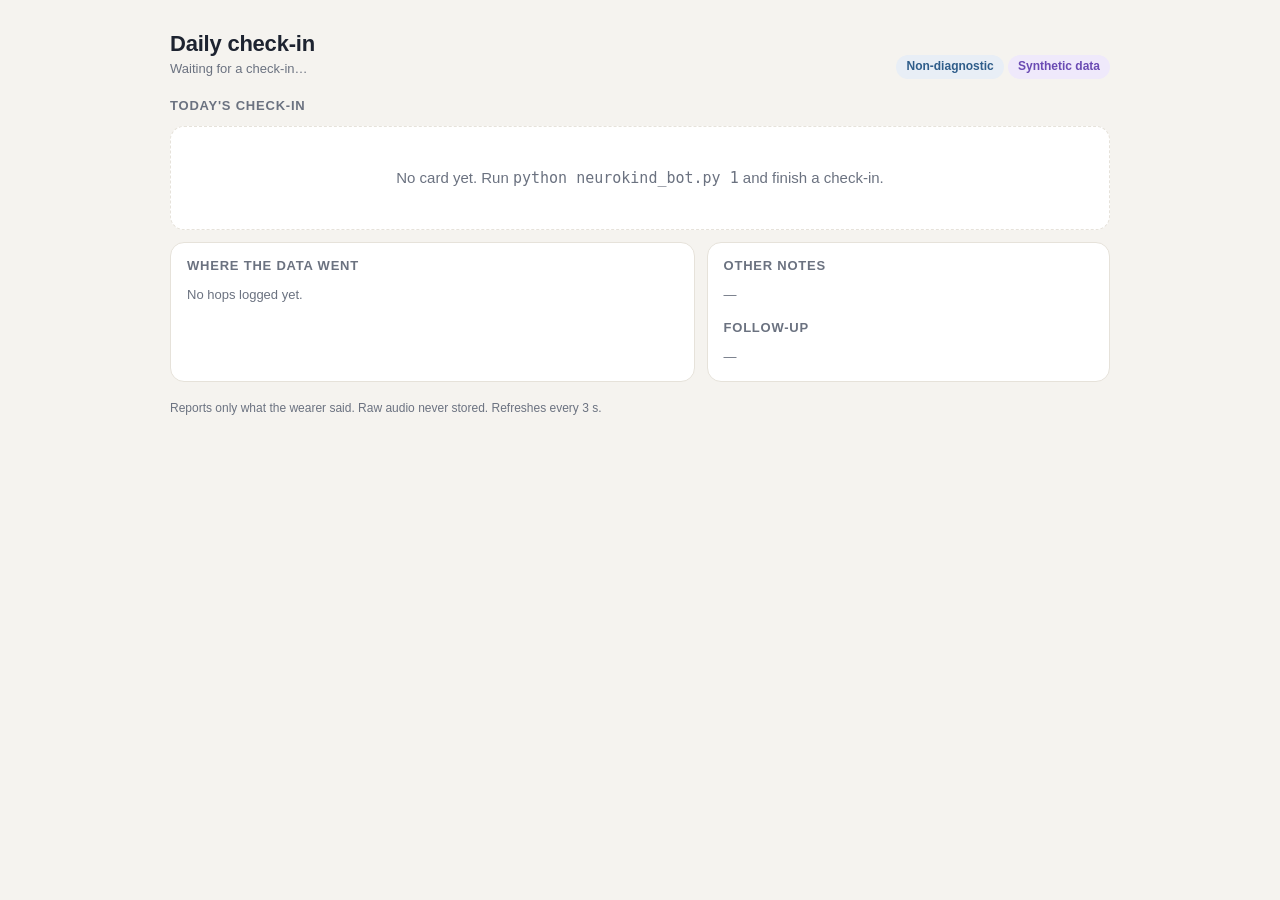
==== card.html @ c306272a "Add clinician dashboard (card.html) Co-Authored-By: Claude Opus 5.5 <noreply@anthropic.com>" ====
<!DOCTYPE html>
<html lang="en">
<head>
<meta charset="utf-8">
<title>NeuroKind · Clinician card</title>
<meta name="viewport" content="width=device-width, initial-scale=1">
<style>
  :root { --bg:#f5f3ef; --card:#fff; --ink:#1d2330; --muted:#6b7280; --line:#e6e2da;
          --low:#3f8f6b; --med:#c48a1d; --high:#c2463d; --na:#9aa1ab; --accent:#2f5d8a; }
  * { box-sizing:border-box; }
  body { margin:0; font:15px/1.45 -apple-system, BlinkMacSystemFont, "Inter", "Segoe UI", sans-serif;
         background:var(--bg); color:var(--ink); }
  .wrap { max-width:980px; margin:0 auto; padding:28px 20px 60px; }
  header { display:flex; justify-content:space-between; align-items:flex-end; gap:16px; margin-bottom:18px; }
  h1 { font-size:22px; margin:0; letter-spacing:-.01em; }
  .sub { color:var(--muted); font-size:13px; }
  .pill { display:inline-block; padding:3px 10px; border-radius:999px; font-size:12px; font-weight:600; }
  .pill.nd { background:#e8eef6; color:var(--accent); }
  .pill.syn { background:#efe9fb; color:#6a4bb3; }
  .banner { display:none; margin:0 0 16px; padding:12px 16px; border-radius:12px; background:#fdecea;
            color:#8f2a22; border:1px solid #f4c4bf; font-weight:600; }
  .banner.on { display:block; }
  .grid { display:grid; grid-template-columns:repeat(auto-fit, minmax(210px, 1fr)); gap:12px; }
  .tile { background:var(--card); border:1px solid var(--line); border-radius:14px; padding:14px 16px 16px; }
  .tile h3 { margin:0 0 8px; font-size:12px; text-transform:uppercase; letter-spacing:.06em; color:var(--muted); }
  .lvl { display:flex; align-items:center; gap:8px; font-weight:700; font-size:17px; margin-bottom:6px; }
  .dot { width:10px; height:10px; border-radius:50%; }
  .reported { margin:0 0 8px; }
  .quote { margin:0; color:var(--muted); font-style:italic; font-size:14px; }
  .row { display:grid; grid-template-columns:1.3fr 1fr; gap:12px; margin-top:12px; }
  @media (max-width:760px){ .row { grid-template-columns:1fr; } }
  .panel { background:var(--card); border:1px solid var(--line); border-radius:14px; padding:14px 16px; }
  .panel h2 { font-size:13px; margin:0 0 10px; text-transform:uppercase; letter-spacing:.06em; color:var(--muted); }
  .hop { display:grid; grid-template-columns:70px 1fr; gap:10px; padding:7px 0; border-top:1px solid var(--line); font-size:13px; }
  .hop:first-of-type { border-top:0; }
  .hop .t { color:var(--muted); font-variant-numeric:tabular-nums; }
  .hop b { font-weight:600; }
  .tag { font-size:11px; padding:1px 7px; border-radius:6px; margin-left:6px; }
  .tag.local { background:#e6f4ec; color:#2c6e50; } .tag.cloud { background:#fff2dc; color:#8a5a0b; }
  .tag.block { background:#fdecea; color:#8f2a22; }
  .empty { padding:40px; text-align:center; color:var(--muted); background:var(--card); border:1px dashed var(--line); border-radius:14px; }
  .overview { background:var(--card); border:1px solid var(--line); border-radius:14px; padding:16px 18px; margin-bottom:12px; }
  .overview h2, .tl h2 { font-size:13px; margin:0 0 10px; text-transform:uppercase; letter-spacing:.06em; color:var(--muted); }
  .ov-line { display:flex; gap:10px; align-items:flex-start; padding:5px 0; }
  .ov-line .dot { margin-top:6px; flex:none; }
  .ask { margin-top:10px; padding-top:10px; border-top:1px solid var(--line); display:flex; gap:8px; flex-wrap:wrap; align-items:center; }
  .chip { padding:4px 11px; border-radius:999px; background:#fff2dc; color:#8a5a0b; font-weight:600; font-size:13px; text-transform:capitalize; }
  .tl { background:var(--card); border:1px solid var(--line); border-radius:14px; padding:14px 16px; margin-bottom:12px; overflow-x:auto; }
  .tl table { border-collapse:collapse; width:100%; }
  .tl th { font-weight:500; color:var(--muted); font-size:12px; padding:0 4px 6px; text-align:center; white-space:nowrap; }
  .tl th.today { color:var(--ink); font-weight:700; }
  .tl td { text-align:center; padding:5px 4px; }
  .tl td.lab { text-align:left; font-size:12px; text-transform:uppercase; letter-spacing:.06em; color:var(--muted); padding-right:12px; }
  .cell { display:inline-block; width:22px; height:22px; border-radius:7px; }
  .legend { display:flex; gap:14px; font-size:12px; color:var(--muted); margin-top:8px; }
  .legend span { display:inline-flex; align-items:center; gap:5px; }
  footer { margin-top:18px; color:var(--muted); font-size:12px; }
</style>
</head>
<body>
<div class="wrap">
  <header>
    <div>
      <h1>Daily check-in</h1>
      <div class="sub" id="meta">Waiting for a check-in…</div>
    </div>
    <div><span class="pill nd">Non-diagnostic</span> <span class="pill syn">Synthetic data</span></div>
  </header>

  <div class="banner" id="esc">⚠ Safety language in the wearer's own words: review now. (988 Lifeline was offered.)</div>
  <div class="overview" id="ovbox" style="display:none"><h2 id="ovtitle">Overview</h2><div id="ov"></div>
    <div class="ask" id="ask"></div>
    <div class="sub" style="margin-top:8px">Patterns in what the wearer reported. Not a diagnosis.</div></div>
  <div class="tl" id="tlbox" style="display:none"><h2>Check-in timeline</h2><div id="tl"></div>
    <div class="legend"><span><i class="cell" style="width:12px;height:12px;background:var(--low)"></i>Good</span>
      <span><i class="cell" style="width:12px;height:12px;background:var(--med)"></i>In between</span>
      <span><i class="cell" style="width:12px;height:12px;background:var(--high)"></i>Worth asking about</span>
      <span><i class="cell" style="width:12px;height:12px;background:#e7e5e0"></i>Not discussed</span></div></div>
  <h2 style="font-size:13px;margin:6px 0 10px;text-transform:uppercase;letter-spacing:.06em;color:var(--muted)">Today's check-in</h2>
  <div id="body"><div class="empty">No card yet. Run <code>python neurokind_bot.py 1</code> and finish a check-in.</div></div>

  <div class="row">
    <div class="panel"><h2>Where the data went</h2><div id="prov"><div class="sub">No hops logged yet.</div></div></div>
    <div class="panel"><h2>Other notes</h2><div id="notes" class="sub">—</div>
      <h2 style="margin-top:14px">Follow-up</h2><div id="fu" class="sub">—</div></div>
  </div>
  <footer>Reports only what the wearer said. Raw audio never stored. Refreshes every 3 s.</footer>
</div>

<script>
const DOMAINS = ["sleep","mood","stress","appetite"];
const SCALES = {sleep:["good","fair","poor"], mood:["good","okay","low"], stress:["low","medium","high"],
                appetite:["normal","less_than_usual","more_than_usual"]};
const TONE = (d, lv) => { const i = (SCALES[d]||[]).indexOf(lv);
  if (i < 0) return "#c9c6bf"; if (d === "appetite") return i === 0 ? "var(--low)" : "var(--high)";
  return ["var(--low)","var(--med)","var(--high)"][i]; };
const LABEL = lv => lv === "not_discussed" ? "Not discussed" : String(lv||"").replace(/_/g," ").replace(/^./, c => c.toUpperCase());
const COLORS = {safety:"var(--high)", followup:"var(--accent)"};
const esc = s => String(s ?? "").replace(/[&<>"]/g, c => ({"&":"&amp;","<":"&lt;",">":"&gt;",'"':"&quot;"}[c]));

function renderCard(c) {
  document.getElementById("meta").textContent = `Session ${c.session} · ${c.source || ""}`;
  document.getElementById("esc").classList.toggle("on", !!c.escalate);
  document.getElementById("body").innerHTML = '<div class="grid">' + DOMAINS.map(d => {
    const v = c[d] || {}; const lvl = v.level || "not_discussed";
    return `<div class="tile"><h3>${d}</h3>
      <div class="lvl"><span class="dot" style="background:${TONE(d,lvl)}"></span>${esc(LABEL(lvl))}</div>
      <p class="reported">${esc(v.reported) || "—"}</p>
      ${v.quote ? `<p class="quote">“${esc(v.quote)}”</p>` : ""}</div>`;
  }).join("") + "</div>";
  document.getElementById("notes").textContent = c.other_notes || "—";
  document.getElementById("fu").innerHTML = c.wearer_requested_followup
    ? '<b style="color:var(--high)">Wearer asked for a clinician follow-up</b>' : "Not requested";
}

function renderProv(lines, session) {
  const hops = lines.filter(h => !session || h.session === session);
  if (!hops.length) return;
  document.getElementById("prov").innerHTML = hops.map(h => {
    const dest = h.dest || ""; const local = /Mac|local|device|cards\//i.test(dest);
    const blocked = h.ok === false;
    const tag = blocked ? '<span class="tag block">blocked</span>'
              : `<span class="tag ${local ? "local" : "cloud"}">${local ? "on device" : "cloud"}</span>`;
    const extra = h.redactions && h.redactions.length ? ` · redacted: ${h.redactions.join(", ")}` : "";
    return `<div class="hop"><span class="t">${esc((h.t||"").slice(11))}</span>
      <span><b>${esc(h.data)}</b> → ${esc(dest)}${tag}<br><span class="sub">${esc(h.hop)}${esc(extra)}</span></span></div>`;
  }).join("");
}

function renderHistory(h) {
  const ov = h.overview || {}; const tl = h.timeline || [];
  if ((ov.lines||[]).length) {
    document.getElementById("ovbox").style.display = "";
    document.getElementById("ovtitle").textContent = `Overview · last ${ov.window} check-ins`;
    document.getElementById("ov").innerHTML = ov.lines.map(l => {
      const col = COLORS[l.domain] || ((ov.ask_about||[]).includes(l.domain) ? "var(--high)" : "var(--med)");
      return `<div class="ov-line"><span class="dot" style="background:${col}"></span><span>${esc(l.text)}</span></div>`; }).join("");
    document.getElementById("ask").innerHTML = (ov.ask_about||[]).length
      ? '<b style="font-size:13px">Topics to ask about:</b> ' + ov.ask_about.map(d => `<span class="chip">${esc(d)}</span>`).join("")
      : '<span class="sub">No repeated patterns to ask about.</span>';
  }
  if (tl.length) {
    document.getElementById("tlbox").style.display = "";
    const days = tl.map((c, i) => { const dt = new Date(c.created);
      const today = i === tl.length - 1 && !c.synthetic_history;
      return `<th class="${today ? "today" : ""}">${today ? "Today" : dt.toLocaleDateString(undefined,{weekday:"short", day:"numeric"})}</th>`; }).join("");
    const rows = Object.keys(SCALES).map(d => `<tr><td class="lab">${d}</td>` + tl.map(c => {
      const lv = c[d]; return `<td><span class="cell" title="${esc(LABEL(lv))}" style="background:${lv === "not_discussed" ? "#e7e5e0" : TONE(d, lv)}"></span></td>`; }).join("") + "</tr>").join("");
    const fu = '<tr><td class="lab">follow-up</td>' + tl.map(c => `<td>${c.followup ? "●" : ""}</td>`).join("") + "</tr>";
    document.getElementById("tl").innerHTML = `<table><tr><th></th>${days}</tr>${rows}${fu}</table>`;
  }
}

async function tick() {
  try {
    const r = await fetch("cards/history.json?" + Date.now());
    if (r.ok) renderHistory(await r.json());
  } catch (e) {}
  let session = null;
  try {
    const r = await fetch("cards/latest.json?" + Date.now());
    if (r.ok) { const c = await r.json(); renderCard(c); session = c.session; }
  } catch (e) {}
  try {
    const r = await fetch("provenance.jsonl?" + Date.now());
    if (r.ok) {
      const lines = (await r.text()).trim().split("\n").filter(Boolean).map(l => { try { return JSON.parse(l); } catch { return null; } }).filter(Boolean);
      renderProv(lines, session || (lines.length ? lines[lines.length - 1].session : null));
    }
  } catch (e) {}
}
tick(); setInterval(tick, 3000);
</script>
</body>
</html>
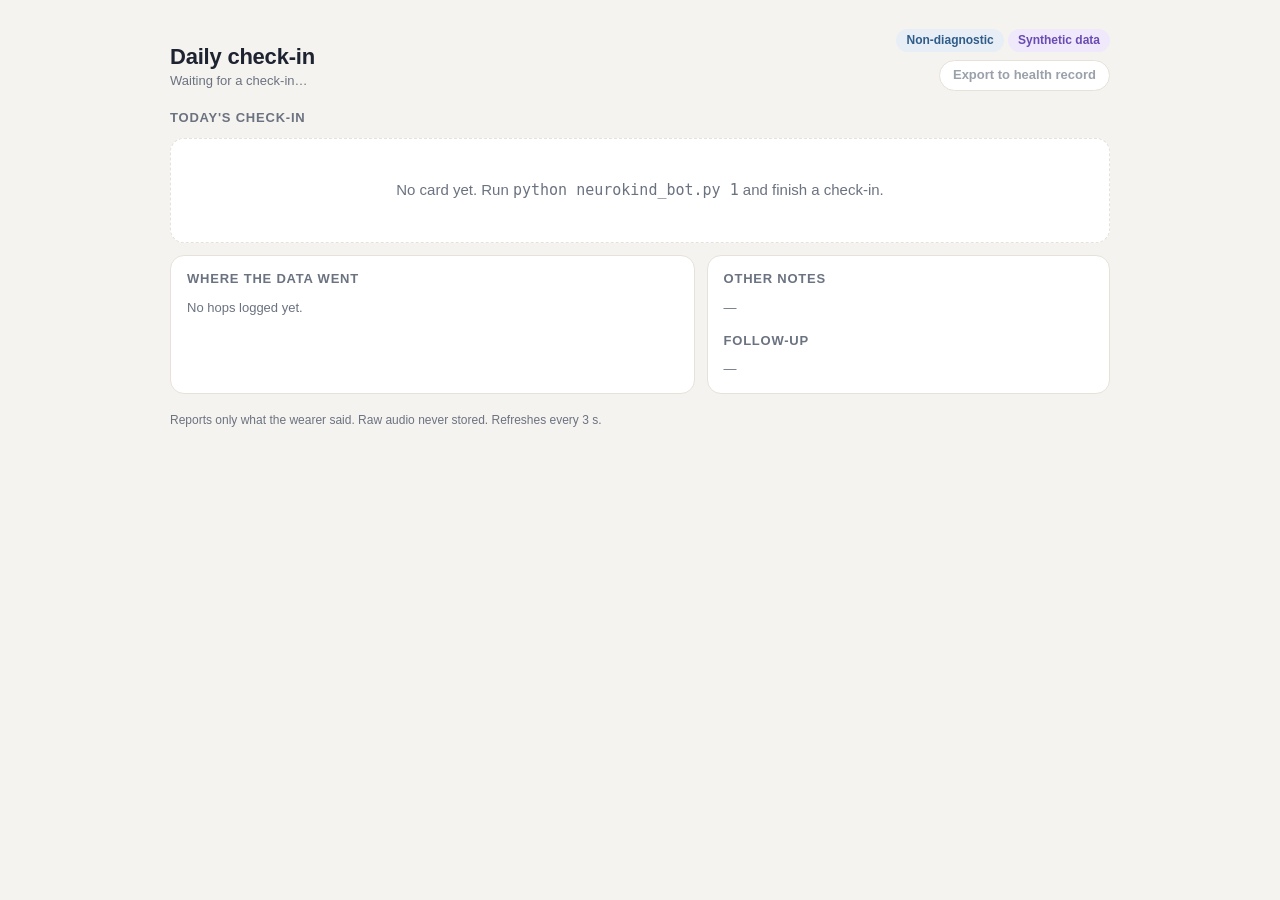
==== commit f179aef3: "Dashboard: export to health record (FHIR R4) + weekly recap button Export builds a FHIR R4 Bundle wi" ====
--- a/card.html
+++ b/card.html
@@ -2,7 +2,7 @@
 <html lang="en">
 <head>
 <meta charset="utf-8">
-<title>NeuroKind · Clinician card</title>
+<title>Tend · Clinician card</title>
 <meta name="viewport" content="width=device-width, initial-scale=1">
 <style>
   :root { --bg:#f5f3ef; --card:#fff; --ink:#1d2330; --muted:#6b7280; --line:#e6e2da;
@@ -54,6 +54,22 @@
   .cell { display:inline-block; width:22px; height:22px; border-radius:7px; }
   .legend { display:flex; gap:14px; font-size:12px; color:var(--muted); margin-top:8px; }
   .legend span { display:inline-flex; align-items:center; gap:5px; }
+  .btn { font:inherit; font-size:13px; font-weight:600; color:var(--accent); background:var(--card);
+         border:1px solid var(--line); border-radius:999px; padding:5px 13px; cursor:pointer;
+         min-width:9.5em; transition:background .15s, border-color .15s, color .15s; }
+  .btn:hover:not(:disabled) { background:#e8eef6; border-color:#c9d6e6; }
+  .btn:focus-visible { outline:2px solid var(--accent); outline-offset:2px; }
+  .btn:disabled { color:var(--na); cursor:default; }
+  .btn.ok { color:var(--low); border-color:#bfe0cf; background:#e6f4ec; }
+  .btn.err { color:#8f2a22; border-color:#f4c4bf; background:#fdecea; }
+  .btn.busy { color:var(--muted); cursor:progress; }
+  .btn.playing { color:#fff; background:var(--accent); border-color:var(--accent); }
+  .hd-right { display:flex; flex-direction:column; align-items:flex-end; gap:8px; }
+  .ov-head { display:flex; justify-content:space-between; align-items:flex-start; gap:12px; margin-bottom:10px; }
+  .ov-head h2 { margin:0 !important; padding-top:6px; }
+  .recap { display:flex; flex-direction:column; align-items:flex-end; gap:3px; }
+  .recap .sub { font-size:11px; }
+  .recap .msg { color:#8f2a22; font-size:12px; max-width:320px; text-align:right; }
   footer { margin-top:18px; color:var(--muted); font-size:12px; }
 </style>
 </head>
@@ -64,11 +80,18 @@
       <h1>Daily check-in</h1>
       <div class="sub" id="meta">Waiting for a check-in…</div>
     </div>
-    <div><span class="pill nd">Non-diagnostic</span> <span class="pill syn">Synthetic data</span></div>
+    <div class="hd-right">
+      <div><span class="pill nd">Non-diagnostic</span> <span class="pill syn">Synthetic data</span></div>
+      <button class="btn" id="exportBtn" type="button" disabled title="Download today's check-in as a FHIR R4 QuestionnaireResponse">Export to health record</button>
+    </div>
   </header>
 
   <div class="banner" id="esc">⚠ Safety language in the wearer's own words: review now. (988 Lifeline was offered.)</div>
-  <div class="overview" id="ovbox" style="display:none"><h2 id="ovtitle">Overview</h2><div id="ov"></div>
+  <div class="overview" id="ovbox" style="display:none">
+    <div class="ov-head"><h2 id="ovtitle">Overview</h2>
+      <div class="recap"><button class="btn" id="recapBtn" type="button">▶ Weekly recap</button>
+        <span class="sub" id="recapCap">read aloud by Tend's voice</span></div></div>
+    <div id="ov"></div>
     <div class="ask" id="ask"></div>
     <div class="sub" style="margin-top:8px">Patterns in what the wearer reported. Not a diagnosis.</div></div>
   <div class="tl" id="tlbox" style="display:none"><h2>Check-in timeline</h2><div id="tl"></div>
@@ -106,7 +129,8 @@
     return `<div class="tile"><h3>${d}</h3>
       <div class="lvl"><span class="dot" style="background:${TONE(d,lvl)}"></span>${esc(LABEL(lvl))}</div>
       <p class="reported">${esc(v.reported) || "—"}</p>
-      ${v.quote ? `<p class="quote">“${esc(v.quote)}”</p>` : ""}</div>`;
+      ${v.quote ? `<p class="quote">“${esc(v.quote)}”</p>` : ""}
+      ${v.shown ? `<p class="quote" style="font-style:normal">📷 shown: ${esc(v.shown)}</p>` : ""}</div>`;
   }).join("") + "</div>";
   document.getElementById("notes").textContent = c.other_notes || "—";
   document.getElementById("fu").innerHTML = c.wearer_requested_followup
@@ -159,7 +183,7 @@
   let session = null;
   try {
     const r = await fetch("cards/latest.json?" + Date.now());
-    if (r.ok) { const c = await r.json(); renderCard(c); session = c.session; }
+    if (r.ok) { const c = await r.json(); renderCard(c); session = c.session; currentCard = c; exportBtn.disabled = false; }
   } catch (e) {}
   try {
     const r = await fetch("provenance.jsonl?" + Date.now());
@@ -169,6 +193,107 @@
     }
   } catch (e) {}
 }
+// ---- Export to health record (FHIR R4, client-side) ----
+let currentCard = null;
+const FHIR_SYS = "https://tend.example/CodeSystem/checkin-level";
+const TAG_SYS = "https://tend.example/CodeSystem/tend-tags";
+function buildFhirBundle(c) {
+  const topicItem = d => {
+    const v = c[d] || {}; const lvl = v.level || "not_discussed";
+    const answer = [{ valueCoding: { system: FHIR_SYS, code: lvl, display: lvl.replace(/_/g, " ") } }];
+    if (v.reported) answer.push({ valueString: v.reported });
+    if (v.quote) answer.push({ valueString: `Wearer's words: "${v.quote}"` });
+    return { linkId: d, text: d, answer };
+  };
+  const tags = [
+    { system: TAG_SYS, code: "synthetic-demo-data", display: "Synthetic demo data, not a real person" },
+    { system: TAG_SYS, code: "non-diagnostic", display: "Self-reported by the wearer; not a clinical assessment" },
+  ];
+  if (c.escalate) tags.push({ system: TAG_SYS, code: "care-team-followup", display: "Flagged for care-team follow-up" });
+  if (c.wearer_requested_followup) tags.push({ system: TAG_SYS, code: "wearer-requested-followup", display: "Wearer asked for a clinician follow-up" });
+  const qr = {
+    resourceType: "QuestionnaireResponse",
+    id: `tend-${c.session}`,
+    meta: { tag: tags },
+    identifier: { system: "https://tend.example/session", value: String(c.session) },
+    questionnaire: "https://tend.example/Questionnaire/daily-checkin",
+    status: "completed",
+    subject: { display: "Synthetic demo wearer" },
+    authored: c.created,
+    source: { display: "Wearer (self-reported by voice check-in)" },
+    item: [
+      ...DOMAINS.map(topicItem),
+      { linkId: "other_notes", text: "other notes", answer: c.other_notes ? [{ valueString: c.other_notes }] : undefined },
+      { linkId: "wearer_requested_followup", text: "wearer requested follow-up", answer: [{ valueBoolean: !!c.wearer_requested_followup }] },
+    ].map(i => (i.answer ? i : { linkId: i.linkId, text: i.text })),
+  };
+  if (c.escalate) qr.extension = [{ url: "https://tend.example/StructureDefinition/care-team-followup", valueBoolean: true }];
+  return {
+    resourceType: "Bundle",
+    type: "collection",
+    timestamp: new Date().toISOString(),
+    meta: { tag: tags.slice(0, 2) },
+    entry: [{ fullUrl: `urn:uuid:tend-${c.session}`, resource: qr }],
+  };
+}
+const exportBtn = document.getElementById("exportBtn");
+exportBtn.addEventListener("click", () => {
+  if (!currentCard) return;
+  const blob = new Blob([JSON.stringify(buildFhirBundle(currentCard), null, 2)], { type: "application/fhir+json" });
+  const url = URL.createObjectURL(blob);
+  const a = Object.assign(document.createElement("a"), { href: url, download: `tend-checkin-${currentCard.session}.fhir.json` });
+  document.body.appendChild(a); a.click(); a.remove();
+  setTimeout(() => URL.revokeObjectURL(url), 1000);
+  exportBtn.textContent = "Exported ✓"; exportBtn.classList.add("ok");
+  clearTimeout(exportBtn._t);
+  exportBtn._t = setTimeout(() => { exportBtn.textContent = "Export to health record"; exportBtn.classList.remove("ok"); }, 2000);
+});
+
+// ---- Weekly recap (audio from hud_server /recap.mp3) ----
+const recapBtn = document.getElementById("recapBtn"), recapCap = document.getElementById("recapCap");
+let recapAudio = null, recapUrl = null, recapState = "idle";
+function setRecap(state, msg) {
+  recapState = state;
+  recapBtn.classList.remove("busy", "playing", "err");
+  recapCap.className = "sub"; recapCap.textContent = "read aloud by Tend's voice";
+  if (state === "idle") recapBtn.textContent = "▶ Weekly recap";
+  if (state === "loading") { recapBtn.textContent = "Preparing…"; recapBtn.classList.add("busy"); }
+  if (state === "playing") { recapBtn.textContent = "■ Stop"; recapBtn.classList.add("playing"); }
+  if (state === "error") {
+    recapBtn.textContent = "Recap unavailable"; recapBtn.classList.add("err");
+    recapCap.className = "msg"; recapCap.textContent = msg;
+    clearTimeout(recapBtn._t); recapBtn._t = setTimeout(() => setRecap("idle"), 4000);
+  }
+}
+function stopRecap() {
+  if (recapAudio) { recapAudio.pause(); recapAudio.src = ""; recapAudio = null; }
+  if (recapUrl) { URL.revokeObjectURL(recapUrl); recapUrl = null; }
+}
+recapBtn.addEventListener("click", async () => {
+  if (recapState === "loading") return;
+  if (recapState === "playing") { stopRecap(); setRecap("idle"); return; }
+  setRecap("loading");
+  try {
+    const r = await fetch("recap.mp3?" + Date.now());
+    if (!r.ok) {
+      let msg = r.status === 404 ? "Recap needs the HUD server." : `Recap failed (HTTP ${r.status}).`;
+      try { const j = await r.json(); if (j && j.error && r.status !== 404) msg = String(j.error).slice(0, 90); } catch (e) {}
+      return setRecap("error", msg);
+    }
+    const blob = await r.blob();
+    if (recapState !== "loading") return;
+    stopRecap();
+    recapUrl = URL.createObjectURL(blob);
+    recapAudio = new Audio(recapUrl);
+    recapAudio.onended = () => { stopRecap(); setRecap("idle"); };
+    recapAudio.onerror = () => { stopRecap(); setRecap("error", "The recap audio could not be played."); };
+    await recapAudio.play();
+    setRecap("playing");
+  } catch (e) {
+    stopRecap(); setRecap("error", "Can't reach the recap. Is the HUD server running?");
+  }
+});
+
 tick(); setInterval(tick, 3000);
 </script>
 </body>
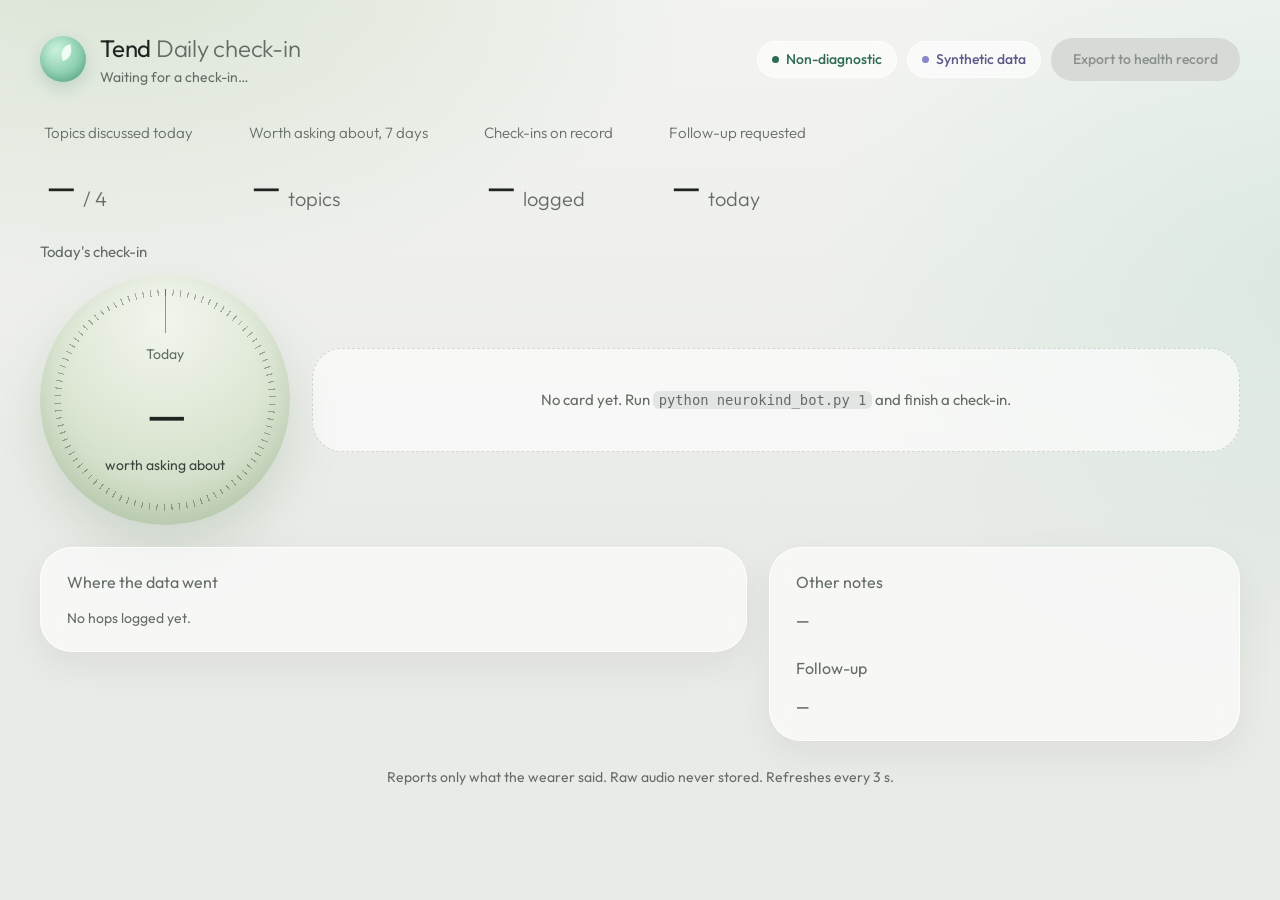
==== commit 7e1233d5: "Dashboard restyle: calm sage 'waterpod' look Off-white + sage/mint gradients, Outfit (system fallbac" ====
--- a/card.html
+++ b/card.html
@@ -4,108 +4,253 @@
 <meta charset="utf-8">
 <title>Tend · Clinician card</title>
 <meta name="viewport" content="width=device-width, initial-scale=1">
+<link rel="preconnect" href="https://fonts.googleapis.com">
+<link rel="preconnect" href="https://fonts.gstatic.com" crossorigin>
+<link href="https://fonts.googleapis.com/css2?family=Outfit:wght@200;300;400;500;600&display=swap" rel="stylesheet">
 <style>
-  :root { --bg:#f5f3ef; --card:#fff; --ink:#1d2330; --muted:#6b7280; --line:#e6e2da;
-          --low:#3f8f6b; --med:#c48a1d; --high:#c2463d; --na:#9aa1ab; --accent:#2f5d8a; }
+  :root {
+    --ground:#e9ebe7; --ground-2:#f3f4f1; --surface:rgba(255,255,255,.62); --surface-solid:#f8f9f6;
+    --ink:#1e2420; --ink-2:#3a423c; --muted:#646c66; --hair:rgba(30,36,32,.09);
+    --sage-1:#dfe8d6; --sage-2:#c3d4b9; --sage-3:#9db596; --mint:#8fd1b2; --pill-dark:#1e2420;
+    /* level colours: always shown with a word, never alone */
+    --low:#3f8a63; --med:#b5852a; --high:#bf4a3c; --na:#b9beb8;
+    --low-soft:#dcebe1; --med-soft:#f3e8cf; --high-soft:#f6dcd6; --na-soft:#e6e8e4;
+    --accent:#2f6b52;
+    --font:"Outfit", "Avenir Next", "Avenir", "Helvetica Neue", system-ui, -apple-system, "Segoe UI", sans-serif;
+  }
   * { box-sizing:border-box; }
-  body { margin:0; font:15px/1.45 -apple-system, BlinkMacSystemFont, "Inter", "Segoe UI", sans-serif;
-         background:var(--bg); color:var(--ink); }
-  .wrap { max-width:980px; margin:0 auto; padding:28px 20px 60px; }
-  header { display:flex; justify-content:space-between; align-items:flex-end; gap:16px; margin-bottom:18px; }
-  h1 { font-size:22px; margin:0; letter-spacing:-.01em; }
-  .sub { color:var(--muted); font-size:13px; }
-  .pill { display:inline-block; padding:3px 10px; border-radius:999px; font-size:12px; font-weight:600; }
-  .pill.nd { background:#e8eef6; color:var(--accent); }
-  .pill.syn { background:#efe9fb; color:#6a4bb3; }
-  .banner { display:none; margin:0 0 16px; padding:12px 16px; border-radius:12px; background:#fdecea;
-            color:#8f2a22; border:1px solid #f4c4bf; font-weight:600; }
-  .banner.on { display:block; }
-  .grid { display:grid; grid-template-columns:repeat(auto-fit, minmax(210px, 1fr)); gap:12px; }
-  .tile { background:var(--card); border:1px solid var(--line); border-radius:14px; padding:14px 16px 16px; }
-  .tile h3 { margin:0 0 8px; font-size:12px; text-transform:uppercase; letter-spacing:.06em; color:var(--muted); }
-  .lvl { display:flex; align-items:center; gap:8px; font-weight:700; font-size:17px; margin-bottom:6px; }
-  .dot { width:10px; height:10px; border-radius:50%; }
-  .reported { margin:0 0 8px; }
-  .quote { margin:0; color:var(--muted); font-style:italic; font-size:14px; }
-  .row { display:grid; grid-template-columns:1.3fr 1fr; gap:12px; margin-top:12px; }
-  @media (max-width:760px){ .row { grid-template-columns:1fr; } }
-  .panel { background:var(--card); border:1px solid var(--line); border-radius:14px; padding:14px 16px; }
-  .panel h2 { font-size:13px; margin:0 0 10px; text-transform:uppercase; letter-spacing:.06em; color:var(--muted); }
-  .hop { display:grid; grid-template-columns:70px 1fr; gap:10px; padding:7px 0; border-top:1px solid var(--line); font-size:13px; }
-  .hop:first-of-type { border-top:0; }
-  .hop .t { color:var(--muted); font-variant-numeric:tabular-nums; }
-  .hop b { font-weight:600; }
-  .tag { font-size:11px; padding:1px 7px; border-radius:6px; margin-left:6px; }
-  .tag.local { background:#e6f4ec; color:#2c6e50; } .tag.cloud { background:#fff2dc; color:#8a5a0b; }
-  .tag.block { background:#fdecea; color:#8f2a22; }
-  .empty { padding:40px; text-align:center; color:var(--muted); background:var(--card); border:1px dashed var(--line); border-radius:14px; }
-  .overview { background:var(--card); border:1px solid var(--line); border-radius:14px; padding:16px 18px; margin-bottom:12px; }
-  .overview h2, .tl h2 { font-size:13px; margin:0 0 10px; text-transform:uppercase; letter-spacing:.06em; color:var(--muted); }
-  .ov-line { display:flex; gap:10px; align-items:flex-start; padding:5px 0; }
-  .ov-line .dot { margin-top:6px; flex:none; }
-  .ask { margin-top:10px; padding-top:10px; border-top:1px solid var(--line); display:flex; gap:8px; flex-wrap:wrap; align-items:center; }
-  .chip { padding:4px 11px; border-radius:999px; background:#fff2dc; color:#8a5a0b; font-weight:600; font-size:13px; text-transform:capitalize; }
-  .tl { background:var(--card); border:1px solid var(--line); border-radius:14px; padding:14px 16px; margin-bottom:12px; overflow-x:auto; }
-  .tl table { border-collapse:collapse; width:100%; }
-  .tl th { font-weight:500; color:var(--muted); font-size:12px; padding:0 4px 6px; text-align:center; white-space:nowrap; }
-  .tl th.today { color:var(--ink); font-weight:700; }
-  .tl td { text-align:center; padding:5px 4px; }
-  .tl td.lab { text-align:left; font-size:12px; text-transform:uppercase; letter-spacing:.06em; color:var(--muted); padding-right:12px; }
-  .cell { display:inline-block; width:22px; height:22px; border-radius:7px; }
-  .legend { display:flex; gap:14px; font-size:12px; color:var(--muted); margin-top:8px; }
-  .legend span { display:inline-flex; align-items:center; gap:5px; }
-  .btn { font:inherit; font-size:13px; font-weight:600; color:var(--accent); background:var(--card);
-         border:1px solid var(--line); border-radius:999px; padding:5px 13px; cursor:pointer;
-         min-width:9.5em; transition:background .15s, border-color .15s, color .15s; }
-  .btn:hover:not(:disabled) { background:#e8eef6; border-color:#c9d6e6; }
-  .btn:focus-visible { outline:2px solid var(--accent); outline-offset:2px; }
-  .btn:disabled { color:var(--na); cursor:default; }
-  .btn.ok { color:var(--low); border-color:#bfe0cf; background:#e6f4ec; }
-  .btn.err { color:#8f2a22; border-color:#f4c4bf; background:#fdecea; }
-  .btn.busy { color:var(--muted); cursor:progress; }
-  .btn.playing { color:#fff; background:var(--accent); border-color:var(--accent); }
-  .hd-right { display:flex; flex-direction:column; align-items:flex-end; gap:8px; }
-  .ov-head { display:flex; justify-content:space-between; align-items:flex-start; gap:12px; margin-bottom:10px; }
-  .ov-head h2 { margin:0 !important; padding-top:6px; }
-  .recap { display:flex; flex-direction:column; align-items:flex-end; gap:3px; }
-  .recap .sub { font-size:11px; }
-  .recap .msg { color:#8f2a22; font-size:12px; max-width:320px; text-align:right; }
-  footer { margin-top:18px; color:var(--muted); font-size:12px; }
+  html { background:var(--ground); }
+  body { margin:0; font:400 15px/1.5 var(--font); color:var(--ink); min-height:100vh;
+         background:
+           radial-gradient(900px 520px at 8% -8%, rgba(195,212,185,.55), transparent 70%),
+           radial-gradient(700px 600px at 102% 30%, rgba(143,209,178,.20), transparent 70%),
+           linear-gradient(180deg, var(--ground-2), var(--ground) 60%);
+         background-attachment:fixed; -webkit-font-smoothing:antialiased; }
+  .wrap { max-width:1320px; margin:0 auto; padding:30px 40px 56px; }
+  .sub { color:var(--muted); font-size:14px; }
+  code { font-size:.92em; background:var(--hair); padding:1px 6px; border-radius:6px; }
+
+  /* ---------- header ---------- */
+  header { display:flex; justify-content:space-between; align-items:center; gap:20px; }
+  .brand { display:flex; align-items:center; gap:14px; }
+  .mark { width:46px; height:46px; border-radius:50%; flex:none;
+          background:radial-gradient(circle at 35% 30%, #c9f0dc, var(--mint) 55%, #5fae8a);
+          box-shadow:inset 0 -3px 8px rgba(30,80,55,.18), 0 6px 16px rgba(80,150,115,.25); position:relative; }
+  .mark::after { content:""; position:absolute; left:50%; top:9px; width:11px; height:15px; margin-left:-2px;
+                 border-radius:11px 0 11px 0; background:#f6fff9; transform:rotate(-12deg); opacity:.9; }
+  h1 { font-size:24px; font-weight:400; margin:0; letter-spacing:-.01em; }
+  h1 span { color:var(--muted); font-weight:300; }
+  #meta { margin-top:1px; }
+  .hd-right { display:flex; align-items:center; gap:10px; flex-wrap:wrap; justify-content:flex-end; }
+  .pill { display:inline-flex; align-items:center; gap:7px; padding:7px 14px; border-radius:999px; font-size:14px;
+          font-weight:500; background:var(--surface); border:1px solid rgba(255,255,255,.8);
+          backdrop-filter:blur(10px); -webkit-backdrop-filter:blur(10px); }
+  .pill::before { content:""; width:7px; height:7px; border-radius:50%; }
+  .pill.nd { color:var(--accent); } .pill.nd::before { background:var(--accent); }
+  .pill.syn { color:#5d5a8a; } .pill.syn::before { background:#8a85c7; }
+
+  /* ---------- buttons: dark pills ---------- */
+  .btn { font:inherit; font-size:14px; font-weight:500; color:#f4f6f2; background:var(--pill-dark);
+         border:0; border-radius:999px; padding:11px 22px; cursor:pointer; min-width:11em;
+         display:inline-flex; align-items:center; justify-content:center; gap:8px;
+         box-shadow:0 8px 20px rgba(30,36,32,.18); transition:background .15s, color .15s, box-shadow .15s, transform .1s; }
+  .btn:hover:not(:disabled):not(.ok):not(.err):not(.busy):not(.playing) { background:#2f3832; }
+  .btn.playing:hover { background:#265a44; }
+  .btn:active:not(:disabled) { transform:translateY(1px); }
+  .btn:focus-visible { outline:2px solid var(--accent); outline-offset:3px; }
+  .btn:disabled { color:#8b928c; background:#d7dad5; box-shadow:none; cursor:default; }
+  .btn.ok { color:#163828; background:var(--mint); box-shadow:0 8px 20px rgba(80,150,115,.25); }
+  .btn.err { color:#7b2b22; background:var(--high-soft); box-shadow:none; }
+  .btn.busy { color:var(--ink-2); background:#d7dad5; box-shadow:none; cursor:progress; }
+  .btn.playing { color:#fff; background:var(--accent); }
+
+  /* ---------- escalation ---------- */
+  .banner { display:none; margin:22px 0 0; padding:14px 22px 14px 16px; border-radius:999px;
+            background:linear-gradient(90deg, #f7d9d2, #f9e7e2); color:#7b2219; border:1px solid #efc0b6;
+            font-weight:500; font-size:16px; align-items:center; gap:12px; box-shadow:0 10px 30px rgba(191,74,60,.15); }
+  .banner.on { display:flex; }
+  .banner::before { content:"!"; flex:none; width:30px; height:30px; border-radius:50%; background:var(--high); color:#fff;
+                    display:grid; place-items:center; font-weight:600; }
+
+  /* ---------- stats row: big thin numerals ---------- */
+  .stats { display:flex; gap:56px; flex-wrap:wrap; margin:34px 0 26px; padding-left:4px; }
+  .stat .k { font-size:15px; color:var(--muted); font-weight:300; }
+  .stat .v { font-size:64px; font-weight:200; line-height:1; letter-spacing:-.03em; margin-top:6px; font-variant-numeric:tabular-nums; }
+  .stat .v small { font-size:20px; font-weight:300; color:var(--muted); letter-spacing:0; margin-left:6px; }
+  .stat.alert .v { color:var(--high); }
+
+  /* ---------- main stage ---------- */
+  .stage { display:flex; gap:22px; align-items:stretch; }
+  .today { flex:1 1 auto; min-width:0; display:flex; gap:22px; align-items:center; }
+  .side { flex:0 0 380px; }
+  .sec { font-size:15px; font-weight:400; color:var(--muted); margin:0 0 12px; }
+
+  .hero { flex:0 0 250px; width:250px; height:250px; border-radius:50%; position:relative; display:grid; place-items:center;
+          text-align:center; background:radial-gradient(circle at 50% 18%, #f2f6ee, var(--sage-1) 45%, var(--sage-2));
+          box-shadow:inset 0 -14px 30px rgba(90,120,85,.18), 0 24px 50px rgba(110,140,105,.22); }
+  .hero::before { content:""; position:absolute; inset:14px; border-radius:50%;
+                  background:repeating-conic-gradient(from 0deg, rgba(30,36,32,.35) 0 .6deg, transparent .6deg 4deg);
+                  -webkit-mask:radial-gradient(closest-side, transparent calc(100% - 7px), #000 calc(100% - 7px) 100%, transparent 100%);
+                          mask:radial-gradient(closest-side, transparent calc(100% - 7px), #000 calc(100% - 7px) 100%, transparent 100%); }
+  .hero::after { content:""; position:absolute; left:50%; top:14px; width:1px; height:44px; background:rgba(30,36,32,.45); }
+  .hero .in { position:relative; margin-top:18px; }
+  .hero .k { font-size:14px; color:var(--muted); }
+  .hero .n { font-size:88px; font-weight:200; line-height:1; letter-spacing:-.04em; }
+  .hero .l { font-size:14px; color:var(--ink-2); max-width:130px; margin:4px auto 0; line-height:1.25; }
+  .hero.esc { background:radial-gradient(circle at 50% 18%, #fbf0ec, #f4d9d1 45%, #e8b9ad);
+              box-shadow:inset 0 -14px 30px rgba(160,70,55,.18), 0 24px 50px rgba(191,74,60,.25); }
+  .hero.esc .n { color:#8f2a1f; }
+
+  #body { flex:1 1 auto; min-width:0; }
+  .grid { display:grid; grid-template-columns:repeat(2, minmax(0,1fr)); gap:14px; }
+  .tile { position:relative; border-radius:30px; padding:20px 22px 20px; background:var(--surface);
+          border:1px solid rgba(255,255,255,.85); backdrop-filter:blur(14px); -webkit-backdrop-filter:blur(14px);
+          box-shadow:0 14px 34px rgba(60,75,60,.08); min-height:178px; }
+  .tile.worth { background:linear-gradient(160deg, rgba(255,255,255,.7), rgba(246,220,214,.75)); }
+  .tile.good { background:linear-gradient(160deg, rgba(255,255,255,.7), rgba(220,235,225,.75)); }
+  .tile .top { display:flex; justify-content:space-between; align-items:center; gap:8px; }
+  .tile h3 { margin:0; font-size:16px; font-weight:400; color:var(--muted); text-transform:capitalize; }
+  .flag { font-size:13px; font-weight:500; padding:4px 11px; border-radius:999px; white-space:nowrap; }
+  .flag.hi { background:rgba(191,74,60,.13); color:#8f2a1f; }
+  .flag.mid { background:rgba(181,133,42,.14); color:#7a5512; }
+  .flag.good { background:rgba(63,138,99,.13); color:#245c40; }
+  .lvl { display:flex; align-items:center; gap:12px; font-weight:250; font-size:40px; line-height:1.1;
+         letter-spacing:-.025em; margin:10px 0 8px; }
+  .lvl.nd { color:var(--muted); font-size:32px; }
+  .dot { width:12px; height:12px; border-radius:50%; flex:none; }
+  .lvl .dot { width:14px; height:14px; box-shadow:0 0 0 5px rgba(255,255,255,.7); }
+  .reported { margin:0 0 6px; font-size:15px; color:var(--ink-2); }
+  .quote { margin:0; color:var(--muted); font-style:italic; font-size:15px; font-weight:300; }
+
+  /* sage side panel */
+  .side .panelg { height:100%; border-radius:32px; padding:24px 24px 22px; position:relative; overflow:hidden;
+                  background:
+                    radial-gradient(260px 220px at 85% 10%, rgba(255,255,255,.55), transparent 70%),
+                    radial-gradient(300px 260px at 10% 95%, rgba(157,181,150,.55), transparent 70%),
+                    linear-gradient(165deg, #e4ecdb, #cddcc3 60%, #bfd1b4);
+                  box-shadow:0 24px 50px rgba(110,140,105,.22); }
+  .ov-head { display:flex; justify-content:space-between; align-items:flex-start; gap:12px; margin-bottom:14px; }
+  .ov-head h2 { margin:0; font-size:16px; font-weight:400; color:var(--ink-2); padding-top:10px; }
+  .recap { display:flex; flex-direction:column; align-items:flex-end; gap:4px; }
+  .recap .btn { min-width:10em; }
+  .recap .sub { font-size:13px; color:#4f5a51; }
+  .recap .msg { color:#7b2219; font-size:13px; max-width:220px; text-align:right; }
+  .ov-line { display:flex; gap:12px; align-items:flex-start; padding:9px 0; font-size:15px; border-top:1px solid rgba(30,36,32,.08); }
+  .ov-line:first-child { border-top:0; }
+  .ov-line .dot { margin-top:6px; width:10px; height:10px; box-shadow:0 0 0 4px rgba(255,255,255,.55); }
+  .ask { margin-top:12px; padding-top:14px; border-top:1px solid rgba(30,36,32,.12); display:flex; gap:8px; flex-wrap:wrap; align-items:center; }
+  .ask b { font-weight:500; font-size:14px; width:100%; }
+  .chip { padding:7px 15px; border-radius:999px; background:rgba(255,255,255,.75); color:#8f2a1f; font-weight:500;
+          font-size:14px; text-transform:capitalize; display:inline-flex; align-items:center; gap:7px; }
+  .chip::before { content:""; width:7px; height:7px; border-radius:50%; background:var(--high); }
+  .disclaim { margin-top:14px; font-size:14px; color:#4f5a51; }
+
+  /* ---------- timeline ---------- */
+  .card { margin-top:22px; border-radius:32px; padding:22px 26px; background:var(--surface);
+          border:1px solid rgba(255,255,255,.85); backdrop-filter:blur(14px); -webkit-backdrop-filter:blur(14px);
+          box-shadow:0 14px 34px rgba(60,75,60,.08); }
+  .card h2 { font-size:16px; font-weight:400; color:var(--muted); margin:0 0 14px; }
+  .tl { overflow-x:auto; }
+  .tl table { border-collapse:separate; border-spacing:6px 6px; width:100%; table-layout:fixed; }
+  .tl th { font-weight:400; color:var(--muted); font-size:14px; padding:0 2px 4px; text-align:center; white-space:nowrap; }
+  .tl th:first-child { width:96px; }
+  .tl th.today span { display:inline-block; padding:3px 12px; border-radius:999px; background:var(--pill-dark); color:#fff; font-weight:500; }
+  .tl td { text-align:center; padding:0; }
+  .tl td.lab { text-align:left; font-size:15px; color:var(--ink-2); padding-right:8px; }
+  .cell { display:block; height:30px; border-radius:999px; font-size:13px; font-weight:500; line-height:30px;
+          font-style:normal; white-space:nowrap; overflow:hidden; text-overflow:ellipsis; padding:0 6px; }
+  .cell.t-low { background:var(--low-soft); color:#245c40; box-shadow:inset 0 0 0 1px rgba(63,138,99,.22); }
+  .cell.t-med { background:var(--med-soft); color:#6e4c10; box-shadow:inset 0 0 0 1px rgba(181,133,42,.25); }
+  .cell.t-high { background:var(--high); color:#fff; }
+  .cell.t-na { background:transparent; color:#8b928c; box-shadow:inset 0 0 0 1px rgba(30,36,32,.12); font-weight:400; }
+  .fu-dot { display:inline-block; width:12px; height:12px; border-radius:50%; background:var(--accent); box-shadow:0 0 0 5px rgba(47,107,82,.15); }
+  .legend { display:flex; gap:18px; flex-wrap:wrap; font-size:14px; color:var(--muted); margin-top:12px; }
+  .legend span { display:inline-flex; align-items:center; gap:8px; }
+  .legend i { display:inline-block; width:26px; height:12px; border-radius:999px; }
+
+  /* ---------- bottom row ---------- */
+  .row { display:grid; grid-template-columns:1.5fr 1fr; gap:22px; align-items:start; }
+  .hops { position:relative; }
+  .hop { position:relative; display:grid; grid-template-columns:76px 1fr; gap:14px; padding:0 0 16px 34px; font-size:15px; }
+  .hop::before { content:""; position:absolute; left:10px; top:24px; bottom:-2px; border-left:2px dashed rgba(30,36,32,.18); }
+  .hop:last-child::before { display:none; }
+  .hop::after { content:""; position:absolute; left:2px; top:3px; width:18px; height:18px; border-radius:50%;
+                background:#fff; box-shadow:0 0 0 1px rgba(30,36,32,.18), 0 3px 8px rgba(30,36,32,.08); }
+  .hop.local::after { background:var(--mint); box-shadow:0 0 0 4px rgba(143,209,178,.3); }
+  .hop.cloud::after { background:#fff; box-shadow:0 0 0 2px var(--med), 0 0 0 6px rgba(181,133,42,.12); }
+  .hop.blocked::after { background:var(--high); box-shadow:0 0 0 5px rgba(191,74,60,.18); }
+  .hop .t { color:var(--muted); font-variant-numeric:tabular-nums; font-weight:300; padding-top:1px; }
+  .hop b { font-weight:500; }
+  .hop .sub { font-size:14px; }
+  .tag { font-size:13px; font-weight:500; padding:2px 10px; border-radius:999px; margin-left:8px; white-space:nowrap; }
+  .tag.local { background:var(--low-soft); color:#245c40; } .tag.cloud { background:var(--med-soft); color:#6e4c10; }
+  .tag.block { background:var(--high); color:#fff; }
+  .notes h2 + div { font-size:16px; color:var(--ink-2); }
+  .notes h2.second { margin-top:24px; }
+  .fu-yes { display:inline-flex; align-items:center; gap:9px; padding:8px 16px; border-radius:999px; background:var(--high-soft);
+            color:#7b2219; font-weight:500; }
+  .fu-yes::before { content:""; width:9px; height:9px; border-radius:50%; background:var(--high); }
+  .empty { padding:40px 28px; text-align:center; color:var(--muted); background:var(--surface); border:1.5px dashed rgba(30,36,32,.16);
+           border-radius:30px; font-size:15px; }
+  footer { margin-top:26px; color:var(--muted); font-size:14px; text-align:center; }
+
+  @media (max-width:1180px) { .stage { flex-direction:column; } .side { flex-basis:auto; } }
+  @media (max-width:820px) {
+    .wrap { padding:22px 16px 40px; } header { flex-direction:column; align-items:flex-start; }
+    .today { flex-direction:column; } .grid { grid-template-columns:1fr; } .row { grid-template-columns:1fr; }
+    .stats { gap:28px; } .stat .v { font-size:48px; } }
+  @media (prefers-reduced-motion:reduce) { .btn { transition:none; } }
 </style>
 </head>
 <body>
 <div class="wrap">
   <header>
-    <div>
-      <h1>Daily check-in</h1>
-      <div class="sub" id="meta">Waiting for a check-in…</div>
+    <div class="brand"><div class="mark" aria-hidden="true"></div>
+      <div><h1>Tend <span>Daily check-in</span></h1>
+      <div class="sub" id="meta">Waiting for a check-in…</div></div>
     </div>
     <div class="hd-right">
-      <div><span class="pill nd">Non-diagnostic</span> <span class="pill syn">Synthetic data</span></div>
+      <span class="pill nd">Non-diagnostic</span><span class="pill syn">Synthetic data</span>
       <button class="btn" id="exportBtn" type="button" disabled title="Download today's check-in as a FHIR R4 QuestionnaireResponse">Export to health record</button>
     </div>
   </header>
 
-  <div class="banner" id="esc">⚠ Safety language in the wearer's own words: review now. (988 Lifeline was offered.)</div>
-  <div class="overview" id="ovbox" style="display:none">
-    <div class="ov-head"><h2 id="ovtitle">Overview</h2>
-      <div class="recap"><button class="btn" id="recapBtn" type="button">▶ Weekly recap</button>
-        <span class="sub" id="recapCap">read aloud by Tend's voice</span></div></div>
-    <div id="ov"></div>
-    <div class="ask" id="ask"></div>
-    <div class="sub" style="margin-top:8px">Patterns in what the wearer reported. Not a diagnosis.</div></div>
-  <div class="tl" id="tlbox" style="display:none"><h2>Check-in timeline</h2><div id="tl"></div>
-    <div class="legend"><span><i class="cell" style="width:12px;height:12px;background:var(--low)"></i>Good</span>
-      <span><i class="cell" style="width:12px;height:12px;background:var(--med)"></i>In between</span>
-      <span><i class="cell" style="width:12px;height:12px;background:var(--high)"></i>Worth asking about</span>
-      <span><i class="cell" style="width:12px;height:12px;background:#e7e5e0"></i>Not discussed</span></div></div>
-  <h2 style="font-size:13px;margin:6px 0 10px;text-transform:uppercase;letter-spacing:.06em;color:var(--muted)">Today's check-in</h2>
-  <div id="body"><div class="empty">No card yet. Run <code>python neurokind_bot.py 1</code> and finish a check-in.</div></div>
+  <div class="banner" id="esc">Safety language in the wearer's own words: review now. (988 Lifeline was offered.)</div>
+
+  <div class="stats" aria-label="Summary">
+    <div class="stat"><div class="k">Topics discussed today</div><div class="v"><span id="stDisc">–</span><small>/ 4</small></div></div>
+    <div class="stat" id="stAskBox"><div class="k">Worth asking about, 7 days</div><div class="v"><span id="stAsk">–</span><small id="stAskU">topics</small></div></div>
+    <div class="stat"><div class="k">Check-ins on record</div><div class="v"><span id="stDays">–</span><small>logged</small></div></div>
+    <div class="stat" id="stFuBox"><div class="k">Follow-up requested</div><div class="v"><span id="stFu">–</span><small>today</small></div></div>
+  </div>
+
+  <div class="stage">
+    <div style="flex:1 1 auto;min-width:0">
+      <h2 class="sec">Today's check-in</h2>
+      <div class="today">
+        <div class="hero" id="hero"><div class="in"><div class="k">Today</div><div class="n" id="heroN">–</div><div class="l" id="heroL">worth asking about</div></div></div>
+        <div id="body"><div class="empty">No card yet. Run <code>python neurokind_bot.py 1</code> and finish a check-in.</div></div>
+      </div>
+    </div>
+    <aside class="side" id="ovbox" style="display:none"><div class="panelg">
+      <div class="ov-head"><h2 id="ovtitle">Overview</h2>
+        <div class="recap"><button class="btn" id="recapBtn" type="button">▶ Weekly recap</button>
+          <span class="sub" id="recapCap">read aloud by Tend's voice</span></div></div>
+      <div id="ov"></div>
+      <div class="ask" id="ask"></div>
+      <div class="disclaim">Patterns in what the wearer reported. Not a diagnosis.</div></div></aside>
+  </div>
+
+  <section class="card" id="tlbox" style="display:none"><h2>Check-in timeline</h2><div class="tl" id="tl"></div>
+    <div class="legend"><span><i style="background:var(--low-soft);box-shadow:inset 0 0 0 1px rgba(63,138,99,.3)"></i>Good</span>
+      <span><i style="background:var(--med-soft);box-shadow:inset 0 0 0 1px rgba(181,133,42,.35)"></i>In between</span>
+      <span><i style="background:var(--high)"></i>Worth asking about</span>
+      <span><i style="box-shadow:inset 0 0 0 1px rgba(30,36,32,.2)"></i>Not discussed</span></div></section>
 
   <div class="row">
-    <div class="panel"><h2>Where the data went</h2><div id="prov"><div class="sub">No hops logged yet.</div></div></div>
-    <div class="panel"><h2>Other notes</h2><div id="notes" class="sub">—</div>
-      <h2 style="margin-top:14px">Follow-up</h2><div id="fu" class="sub">—</div></div>
+    <section class="card"><h2>Where the data went</h2><div class="hops" id="prov"><div class="sub">No hops logged yet.</div></div></section>
+    <section class="card notes"><h2>Other notes</h2><div id="notes" class="sub">—</div>
+      <h2 class="second">Follow-up</h2><div id="fu" class="sub">—</div></section>
   </div>
   <footer>Reports only what the wearer said. Raw audio never stored. Refreshes every 3 s.</footer>
 </div>
@@ -114,27 +259,40 @@
 const DOMAINS = ["sleep","mood","stress","appetite"];
 const SCALES = {sleep:["good","fair","poor"], mood:["good","okay","low"], stress:["low","medium","high"],
                 appetite:["normal","less_than_usual","more_than_usual"]};
-const TONE = (d, lv) => { const i = (SCALES[d]||[]).indexOf(lv);
-  if (i < 0) return "#c9c6bf"; if (d === "appetite") return i === 0 ? "var(--low)" : "var(--high)";
-  return ["var(--low)","var(--med)","var(--high)"][i]; };
+// tone bucket: "low" (good) | "med" (in between) | "high" (worth asking about) | "na"
+const BUCKET = (d, lv) => { const i = (SCALES[d]||[]).indexOf(lv);
+  if (i < 0) return "na"; if (d === "appetite") return i === 0 ? "low" : "high";
+  return ["low","med","high"][i]; };
+const TONE = (d, lv) => { const b = BUCKET(d, lv); return b === "na" ? "var(--na)" : `var(--${b})`; };
 const LABEL = lv => lv === "not_discussed" ? "Not discussed" : String(lv||"").replace(/_/g," ").replace(/^./, c => c.toUpperCase());
+const SHORT = lv => lv === "not_discussed" ? "–" : ({less_than_usual:"Less", more_than_usual:"More"}[lv] || LABEL(lv));
+const FLAG = {low:'<span class="flag good">Good</span>', med:'<span class="flag mid">In between</span>',
+              high:'<span class="flag hi">Worth asking about</span>', na:""};
 const COLORS = {safety:"var(--high)", followup:"var(--accent)"};
 const esc = s => String(s ?? "").replace(/[&<>"]/g, c => ({"&":"&amp;","<":"&lt;",">":"&gt;",'"':"&quot;"}[c]));
 
 function renderCard(c) {
   document.getElementById("meta").textContent = `Session ${c.session} · ${c.source || ""}`;
   document.getElementById("esc").classList.toggle("on", !!c.escalate);
+  let discussed = 0, ask = 0;
   document.getElementById("body").innerHTML = '<div class="grid">' + DOMAINS.map(d => {
-    const v = c[d] || {}; const lvl = v.level || "not_discussed";
-    return `<div class="tile"><h3>${d}</h3>
-      <div class="lvl"><span class="dot" style="background:${TONE(d,lvl)}"></span>${esc(LABEL(lvl))}</div>
+    const v = c[d] || {}; const lvl = v.level || "not_discussed"; const b = BUCKET(d, lvl);
+    if (lvl !== "not_discussed") discussed++; if (b === "high") ask++;
+    return `<div class="tile ${b === "high" ? "worth" : b === "low" ? "good" : ""}"><div class="top"><h3>${d}</h3>${FLAG[b]}</div>
+      <div class="lvl ${b === "na" ? "nd" : ""}"><span class="dot" style="background:${TONE(d,lvl)}"></span>${esc(LABEL(lvl))}</div>
       <p class="reported">${esc(v.reported) || "—"}</p>
       ${v.quote ? `<p class="quote">“${esc(v.quote)}”</p>` : ""}
       ${v.shown ? `<p class="quote" style="font-style:normal">📷 shown: ${esc(v.shown)}</p>` : ""}</div>`;
   }).join("") + "</div>";
+  document.getElementById("stDisc").textContent = discussed;
+  document.getElementById("stFu").textContent = c.wearer_requested_followup ? "Yes" : "No";
+  document.getElementById("stFuBox").classList.toggle("alert", !!c.wearer_requested_followup);
+  document.getElementById("heroN").textContent = ask;
+  document.getElementById("heroL").textContent = c.escalate ? "Review now" : "worth asking about";
+  document.getElementById("hero").classList.toggle("esc", !!c.escalate);
   document.getElementById("notes").textContent = c.other_notes || "—";
   document.getElementById("fu").innerHTML = c.wearer_requested_followup
-    ? '<b style="color:var(--high)">Wearer asked for a clinician follow-up</b>' : "Not requested";
+    ? '<span class="fu-yes">Wearer asked for a clinician follow-up</span>' : "Not requested";
 }
 
 function renderProv(lines, session) {
@@ -146,31 +304,36 @@
     const tag = blocked ? '<span class="tag block">blocked</span>'
               : `<span class="tag ${local ? "local" : "cloud"}">${local ? "on device" : "cloud"}</span>`;
     const extra = h.redactions && h.redactions.length ? ` · redacted: ${h.redactions.join(", ")}` : "";
-    return `<div class="hop"><span class="t">${esc((h.t||"").slice(11))}</span>
+    return `<div class="hop ${blocked ? "blocked" : local ? "local" : "cloud"}"><span class="t">${esc((h.t||"").slice(11))}</span>
       <span><b>${esc(h.data)}</b> → ${esc(dest)}${tag}<br><span class="sub">${esc(h.hop)}${esc(extra)}</span></span></div>`;
   }).join("");
 }
 
 function renderHistory(h) {
   const ov = h.overview || {}; const tl = h.timeline || [];
+  const nAsk = (ov.ask_about||[]).length;
+  document.getElementById("stAsk").textContent = nAsk;
+  document.getElementById("stAskU").textContent = nAsk === 1 ? "topic" : "topics";
+  document.getElementById("stAskBox").classList.toggle("alert", nAsk > 0);
+  document.getElementById("stDays").textContent = tl.length;
   if ((ov.lines||[]).length) {
     document.getElementById("ovbox").style.display = "";
-    document.getElementById("ovtitle").textContent = `Overview · last ${ov.window} check-ins`;
+    document.getElementById("ovtitle").textContent = `Last ${ov.window} check-ins`;
     document.getElementById("ov").innerHTML = ov.lines.map(l => {
       const col = COLORS[l.domain] || ((ov.ask_about||[]).includes(l.domain) ? "var(--high)" : "var(--med)");
       return `<div class="ov-line"><span class="dot" style="background:${col}"></span><span>${esc(l.text)}</span></div>`; }).join("");
-    document.getElementById("ask").innerHTML = (ov.ask_about||[]).length
-      ? '<b style="font-size:13px">Topics to ask about:</b> ' + ov.ask_about.map(d => `<span class="chip">${esc(d)}</span>`).join("")
+    document.getElementById("ask").innerHTML = nAsk
+      ? '<b>Topics to ask about</b> ' + ov.ask_about.map(d => `<span class="chip">${esc(d)}</span>`).join("")
       : '<span class="sub">No repeated patterns to ask about.</span>';
   }
   if (tl.length) {
     document.getElementById("tlbox").style.display = "";
     const days = tl.map((c, i) => { const dt = new Date(c.created);
       const today = i === tl.length - 1 && !c.synthetic_history;
-      return `<th class="${today ? "today" : ""}">${today ? "Today" : dt.toLocaleDateString(undefined,{weekday:"short", day:"numeric"})}</th>`; }).join("");
-    const rows = Object.keys(SCALES).map(d => `<tr><td class="lab">${d}</td>` + tl.map(c => {
-      const lv = c[d]; return `<td><span class="cell" title="${esc(LABEL(lv))}" style="background:${lv === "not_discussed" ? "#e7e5e0" : TONE(d, lv)}"></span></td>`; }).join("") + "</tr>").join("");
-    const fu = '<tr><td class="lab">follow-up</td>' + tl.map(c => `<td>${c.followup ? "●" : ""}</td>`).join("") + "</tr>";
+      return `<th class="${today ? "today" : ""}"><span>${today ? "Today" : dt.toLocaleDateString(undefined,{weekday:"short", day:"numeric"})}</span></th>`; }).join("");
+    const rows = Object.keys(SCALES).map(d => `<tr><td class="lab">${d[0].toUpperCase() + d.slice(1)}</td>` + tl.map(c => {
+      const lv = c[d]; return `<td><span class="cell t-${BUCKET(d, lv)}" title="${esc(d)}: ${esc(LABEL(lv))}">${esc(SHORT(lv))}</span></td>`; }).join("") + "</tr>").join("");
+    const fu = '<tr><td class="lab">Follow-up</td>' + tl.map(c => `<td>${c.followup ? '<span class="fu-dot" title="Follow-up requested"></span>' : ""}</td>`).join("") + "</tr>";
     document.getElementById("tl").innerHTML = `<table><tr><th></th>${days}</tr>${rows}${fu}</table>`;
   }
 }
